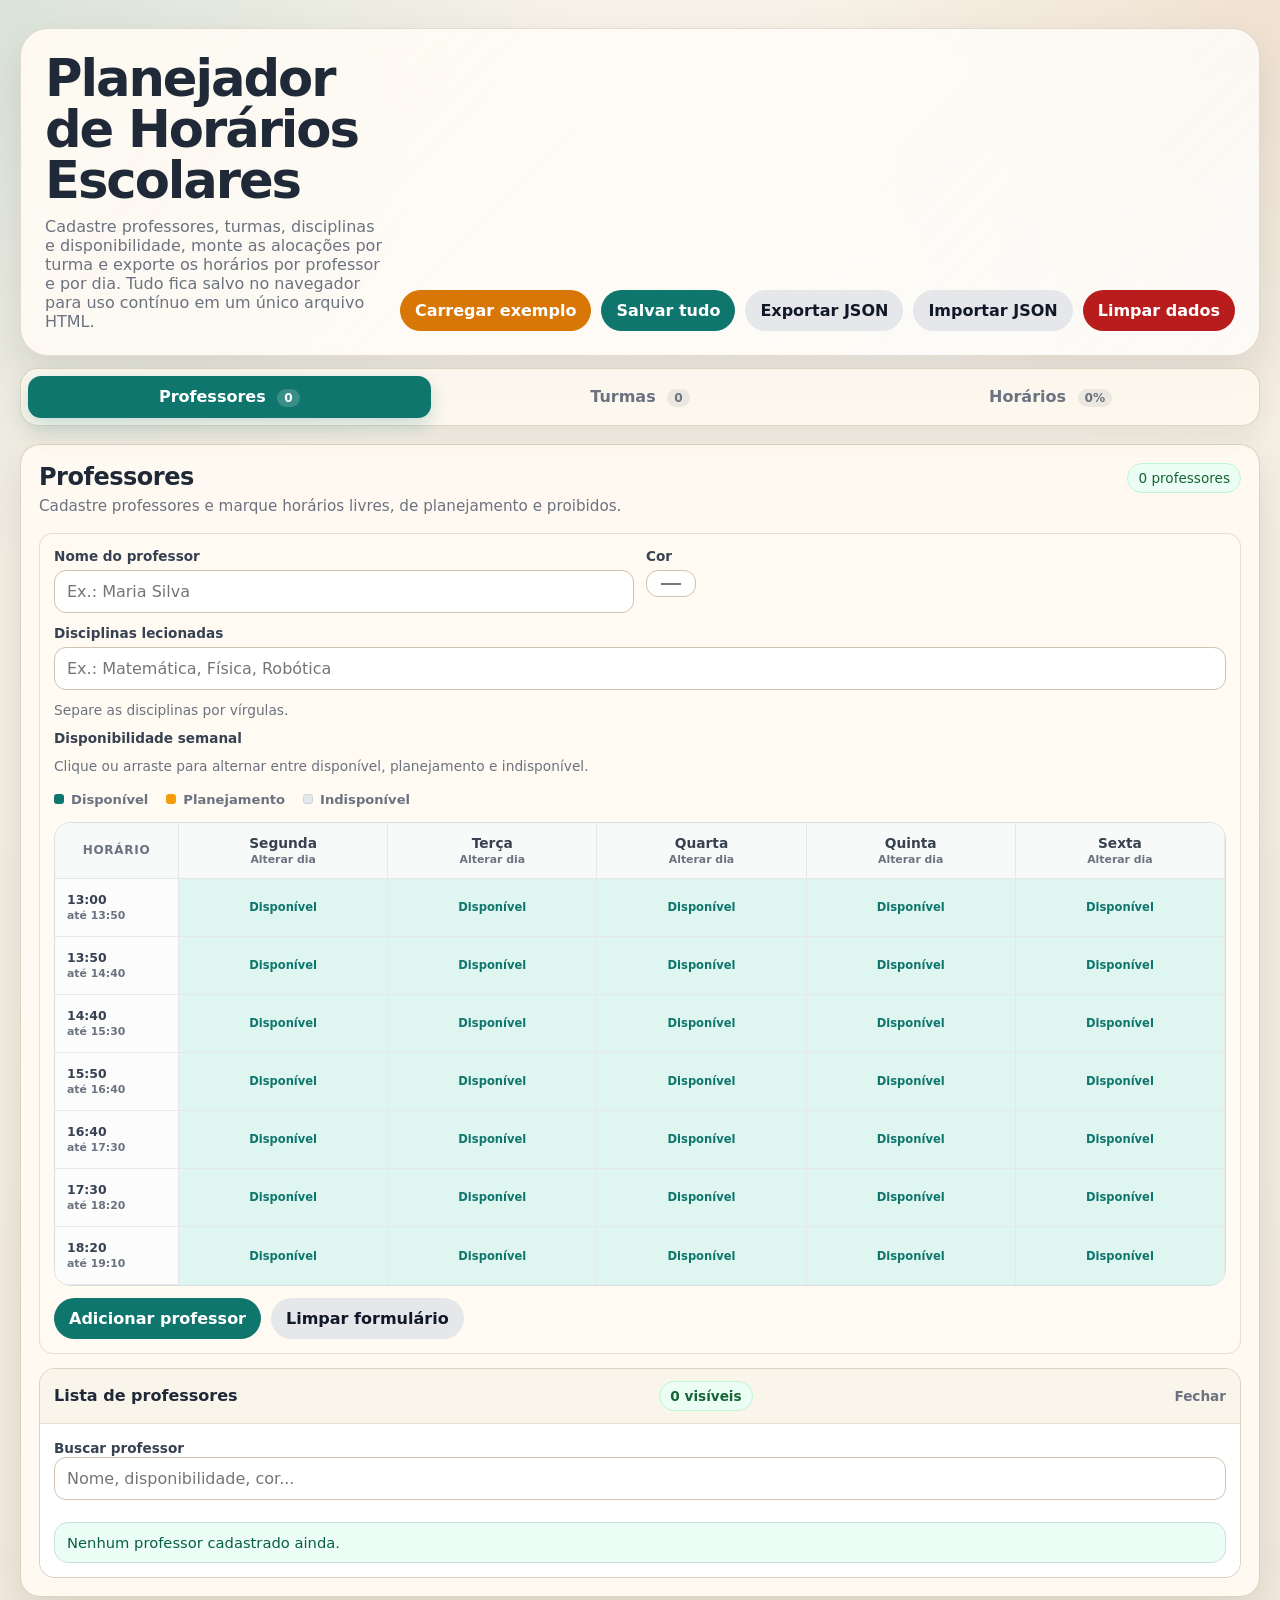
==== pages/index.html @ 9a46dda3 "improv" ====
<!DOCTYPE html>
<html lang="pt-BR">
<head>
  <meta charset="UTF-8" />
  <meta name="viewport" content="width=device-width, initial-scale=1.0" />
  <title>Planejador de Horários Escolares</title>
  <link rel="stylesheet" href="../elements/styles.css" />
</head>
<body>
  <header>
    <div class="hero">
      <div>
        <h1>Planejador de Horários Escolares</h1>
        <p>
          Cadastre professores, turmas, disciplinas e disponibilidade, monte as alocações por turma e exporte os horários por professor e por dia.
          Tudo fica salvo no navegador para uso contínuo em um único arquivo HTML.
        </p>
      </div>
      <div class="hero-actions">
        <button class="secondary" id="btnLoadExample">Carregar exemplo</button>
        <button class="primary" id="btnSaveAll">Salvar tudo</button>
        <button class="ghost" id="btnExportJson">Exportar JSON</button>
        <button class="ghost" id="btnImportJson">Importar JSON</button>
        <button class="danger" id="btnResetAll">Limpar dados</button>
      </div>
    </div>
  </header>

  <main>
    <nav class="tabs" aria-label="Áreas do planejador">
      <button class="tab-button active" data-tab="teachers">Professores <span id="tabTeachersCount">0</span></button>
      <button class="tab-button" data-tab="classes">Turmas <span id="tabClassesCount">0</span></button>
      <button class="tab-button" data-tab="schedule">Horários <span id="tabCoverage">0%</span></button>
    </nav>
    <div class="grid">
      <section class="overview tab-panel hidden" data-panel="schedule" aria-label="Resumo do planejamento">
        <div class="metric"><span>Professores</span><strong id="metricTeachers">0</strong></div>
        <div class="metric"><span>Turmas</span><strong id="metricClasses">0</strong></div>
        <div class="metric"><span>Aulas previstas</span><strong id="metricRequired">0</strong></div>
        <div class="metric"><span>Aulas alocadas</span><strong id="metricAllocated">0</strong></div>
        <div class="metric accent"><span>Cobertura</span><strong id="metricCoverage">0%</strong></div>
      </section>

      <section class="card tab-panel hidden" data-panel="schedule" style="grid-column: span 12;">
        <div class="card-header">
          <div>
            <h2>Preferências da geração</h2>
            <p>Escolha o comportamento desejado. Restrições proibidas e conflitos nunca são ignorados.</p>
          </div>
          <span class="chip green">Motor inteligente</span>
        </div>
        <div class="card-body settings-grid">
          <label class="setting"><input id="preferDouble" type="checkbox" /> <span><strong>Favorecer aulas geminadas</strong><small>Agrupa duas aulas seguidas da mesma disciplina.</small></span></label>
          <label class="setting"><input id="avoidDouble" type="checkbox" /> <span><strong>Evitar aulas geminadas</strong><small>Distribui a disciplina ao longo da semana.</small></span></label>
          <label class="setting"><input id="preferFreeDays" type="checkbox" /> <span><strong>Concentrar dias do professor</strong><small>Tenta preservar dias inteiros livres.</small></span></label>
          <label class="setting"><input id="avoidGaps" type="checkbox" /> <span><strong>Evitar janelas</strong><small>Prefere horários consecutivos para professores.</small></span></label>
          <label class="setting"><input id="allowPlanning" type="checkbox" /> <span><strong>Usar planejamento como último recurso</strong><small>Só utiliza se não houver horário livre viável.</small></span></label>
          <div class="setting select-setting"><span><strong>Máximo de aulas/dia por professor</strong><small>Ajuda a equilibrar a carga diária.</small></span><select id="maxTeacherDaily"><option>3</option><option>4</option><option selected>5</option><option>6</option><option>7</option></select></div>
        </div>
      </section>

      <section class="card tab-panel" data-panel="teachers" style="grid-column: span 12;">
        <div class="card-header">
          <div>
            <h2>Professores</h2>
            <p>Cadastre professores e marque horários livres, de planejamento e proibidos.</p>
          </div>
          <span class="chip green" id="teachersCount">0 professores</span>
        </div>
        <div class="card-body">
          <div class="panel">
            <div class="form-grid">
              <div class="field large">
                <label for="teacherName">Nome do professor</label>
                <input id="teacherName" placeholder="Ex.: Maria Silva" />
              </div>
              <div class="field medium">
                <label for="teacherColor">Cor</label>
                <input id="teacherColor" type="color" value="#0f766e" />
              </div>
              <div class="field full">
                <label for="teacherSubjects">Disciplinas lecionadas</label>
                <input id="teacherSubjects" placeholder="Ex.: Matemática, Física, Robótica" />
                <div class="helper">Separe as disciplinas por vírgulas.</div>
              </div>
              <div class="field full">
                <label>Disponibilidade semanal</label>
                <div class="helper">Clique ou arraste para alternar entre disponível, planejamento e indisponível.</div>
                <div class="agenda-legend" aria-label="Legenda">
                  <span><i class="legend-dot available"></i> Disponível</span>
                  <span><i class="legend-dot planning"></i> Planejamento</span>
                  <span><i class="legend-dot blocked"></i> Indisponível</span>
                </div>
                <div class="weekly-agenda-wrap">
                  <div class="weekly-agenda" id="teacherAvailability"></div>
                </div>
              </div>
            </div>
            <div class="btn-row">
              <button class="primary" id="btnAddTeacher">Adicionar professor</button>
              <button class="ghost" id="btnClearTeacherForm">Limpar formulário</button>
            </div>
          </div>
          <details class="collapsible-panel" id="teachersPanel">
            <summary>
              <span>Lista de professores</span>
              <span class="chip green" id="teachersVisibleCount">0 visíveis</span>
            </summary>
            <div class="collapsible-content">
              <div class="search-box">
                <label for="teacherSearch">Buscar professor</label>
                <input id="teacherSearch" placeholder="Nome, disponibilidade, cor..." />
              </div>
              <div class="list" id="teachersList"></div>
            </div>
          </details>
        </div>
      </section>

      <section class="card tab-panel hidden" data-panel="classes" style="grid-column: span 12;">
        <div class="card-header">
          <div>
            <h2>Turmas e disciplinas</h2>
            <p>Defina turmas, disciplinas e os professores possíveis para cada disciplina da turma.</p>
          </div>
          <span class="chip warm" id="classesCount">0 turmas</span>
        </div>
        <div class="card-body">
          <div class="panel">
            <div class="form-grid">
              <div class="field large">
                <label for="className">Nome da turma</label>
                <input id="className" placeholder="Ex.: 7º Ano A" />
              </div>
              <div class="field medium">
                <label for="classShift">Turno</label>
                <select id="classShift">
                  <option value="Manhã">Manhã</option>
                  <option value="Tarde">Tarde</option>
                  <option value="Noite">Noite</option>
                </select>
              </div>
              <div class="field medium">
                <label for="classGrade">Etapa/Série</label>
                <input id="classGrade" placeholder="Ex.: Fundamental II" />
              </div>
              <div class="field full">
                <label for="classNotes">Observações</label>
                <textarea id="classNotes" placeholder="Ex.: aula de reforço, laboratório, atendimento etc."></textarea>
              </div>
              <div class="field full">
                <label>Horários disponíveis da turma</label>
                <div class="helper">Clique ou arraste para marcar horários. Clique no nome de um dia para selecionar a coluna inteira.</div>
                <div class="agenda-legend" aria-label="Legenda">
                  <span><i class="legend-dot available"></i> Disponível</span>
                  <span><i class="legend-dot blocked"></i> Indisponível</span>
                </div>
                <div class="weekly-agenda-wrap">
                  <div class="weekly-agenda" id="classAvailability"></div>
                </div>
              </div>
            </div>
            <div class="btn-row">
              <button class="primary" id="btnAddClass">Adicionar turma</button>
              <button class="ghost" id="btnClearClassForm">Limpar formulário</button>
            </div>
          </div>
          <div class="panel">
            <div class="form-grid">
              <div class="field medium">
                <label for="subjectClass">Turma</label>
                <select id="subjectClass"></select>
              </div>
              <div class="field medium">
                <label for="subjectName">Disciplina</label>
                <input id="subjectName" placeholder="Ex.: Matemática" />
              </div>
              <div class="field medium">
                <label for="subjectWeekly">Aulas/semana</label>
                <input id="subjectWeekly" type="number" min="0" value="1" />
              </div>
              <div class="field full">
                <label for="subjectTeachers">Professores possíveis</label>
                <select id="subjectTeachers" multiple size="5"></select>
                <div class="helper">Selecione todos os professores que podem assumir essa disciplina na turma.</div>
              </div>
            </div>
            <div class="btn-row">
              <button class="secondary" id="btnAddSubject">Adicionar disciplina à turma</button>
            </div>
          </div>
          <details class="collapsible-panel" id="classesPanel">
            <summary>
              <span>Lista de turmas</span>
              <span class="chip warm" id="classesVisibleCount">0 visíveis</span>
            </summary>
            <div class="collapsible-content">
              <div class="search-box">
                <label for="classSearch">Buscar turma</label>
                <input id="classSearch" placeholder="Turma, disciplina, professor, observação..." />
              </div>
              <div class="list" id="classesList"></div>
            </div>
          </details>
        </div>
      </section>

      <section class="card tab-panel hidden" data-panel="schedule" style="grid-column: span 12;">
        <div class="card-header">
          <div>
            <h2>Grade de alocação</h2>
            <p>Edite manualmente ou gere a grade completa respeitando restrições e preferências.</p>
          </div>
          <span class="chip" id="allocationsCount">0 alocações</span>
        </div>
        <div class="card-body">
          <div class="panel">
            <div class="schedule-grid">
              <div class="field wide">
                <label for="scheduleClass">Turma</label>
                <select id="scheduleClass"></select>
              </div>
              <div class="field narrow">
                <label for="scheduleDay">Dia</label>
                <select id="scheduleDay"></select>
              </div>
              <div class="field narrow">
                <label for="schedulePeriod">Horário</label>
                <select id="schedulePeriod"></select>
              </div>
              <div class="field wide">
                <label for="scheduleSubject">Disciplina</label>
                <select id="scheduleSubject"></select>
              </div>
              <div class="field wide">
                <label for="scheduleTeacher">Professor</label>
                <select id="scheduleTeacher"></select>
              </div>
              <div class="field full">
                <div class="helper">Os blocos vão de 13:00 a 19:10, com intervalo entre 15:30 e 15:50. Cada combinação turma + dia + horário deve ser única.</div>
              </div>
            </div>
            <div class="btn-row">
              <button class="primary" id="btnAddAllocation">Salvar alocação</button>
              <button class="secondary" id="btnAutoAllocate">Alocação automática</button>
              <button class="ghost" id="btnAutoSuggest">Sugerir professor</button>
              <button class="danger" id="btnClearAllocations">Limpar alocações</button>
            </div>
            <div class="notice warn hidden" id="allocationWarning"></div>
          </div>
          <div class="table-wrap">
            <table id="scheduleTable"></table>
          </div>
        </div>
      </section>

      <section class="card tab-panel hidden" data-panel="schedule" style="grid-column: span 6;">
        <div class="card-header">
          <div>
            <h2>Exportação por professor</h2>
            <p>Tabelas com turma, disciplina e horário de cada professor.</p>
          </div>
        </div>
        <div class="card-body">
          <div class="btn-row">
            <button class="secondary" id="btnExportTeachersHtml">Exportar HTML</button>
            <button class="ghost" id="btnCopyTeachersHtml">Copiar HTML</button>
            <button class="ghost" id="btnExportTeachersCsv">Exportar CSV</button>
          </div>
          <div class="table-wrap" style="margin-top: 14px;">
            <table id="teachersExportTable"></table>
          </div>
        </div>
      </section>

      <section class="card tab-panel hidden" data-panel="schedule" style="grid-column: span 6;">
        <div class="card-header">
          <div>
            <h2>Exportação por dia</h2>
            <p>Visão para coordenação com todos os professores que lecionam em cada dia.</p>
          </div>
        </div>
        <div class="card-body">
          <div class="btn-row">
            <button class="secondary" id="btnExportDaysHtml">Exportar HTML</button>
            <button class="ghost" id="btnCopyDaysHtml">Copiar HTML</button>
            <button class="ghost" id="btnExportDaysCsv">Exportar CSV</button>
          </div>
          <div class="table-wrap" style="margin-top: 14px;">
            <table id="daysExportTable"></table>
          </div>
        </div>
      </section>
    </div>
  </main>

  <input id="fileImport" type="file" accept="application/json" class="hidden" />

  <script src="../scripts/app.js"></script>
</body>
</html>
---- elements/styles.css ----
:root {
  --bg: #f3efe7;
  --panel: #fffaf2;
  --panel-2: #f7f0e3;
  --ink: #1f2937;
  --muted: #6b7280;
  --line: #d8cdb9;
  --accent: #0f766e;
  --accent-2: #b45309;
  --danger: #b91c1c;
  --success: #166534;
  --shadow: 0 18px 40px rgba(31, 41, 55, 0.12);
  --radius: 20px;
  --radius-sm: 14px;
  --slot: minmax(92px, 1fr);
}

html { scroll-behavior: smooth; }

* { box-sizing: border-box; }
body {
  margin: 0;
  font-family: ui-sans-serif, system-ui, -apple-system, BlinkMacSystemFont, "Segoe UI", sans-serif;
  color: var(--ink);
  background:
    radial-gradient(circle at top left, rgba(15, 118, 110, 0.12), transparent 28%),
    radial-gradient(circle at top right, rgba(180, 83, 9, 0.10), transparent 24%),
    linear-gradient(180deg, #f7f2e8 0%, #f2eadc 100%);
  min-height: 100vh;
}

header {
  padding: 28px 20px 12px;
  max-width: 1500px;
  margin: 0 auto;
}

.hero {
  display: grid;
  grid-template-columns: 1.3fr auto;
  gap: 16px;
  align-items: end;
  padding: 24px;
  background: linear-gradient(135deg, rgba(255,250,242,0.95), rgba(255,255,255,0.75));
  border: 1px solid rgba(216, 205, 185, 0.7);
  border-radius: 28px;
  box-shadow: var(--shadow);
  backdrop-filter: blur(8px);
}

.hero h1 {
  margin: 0 0 10px;
  font-size: clamp(2rem, 4vw, 3.5rem);
  line-height: 1;
  letter-spacing: -0.04em;
}

.hero p {
  margin: 0;
  color: var(--muted);
  max-width: 72ch;
  font-size: 1rem;
}

.hero-actions {
  display: flex;
  gap: 10px;
  flex-wrap: wrap;
  justify-content: flex-end;
}

main {
  max-width: 1500px;
  margin: 0 auto;
  padding: 0 20px 28px;
}

.tabs {
  display: grid;
  grid-template-columns: repeat(3, 1fr);
  gap: 8px;
  padding: 7px;
  margin: 0 0 18px;
  border: 1px solid rgba(216, 205, 185, .85);
  border-radius: 18px;
  background: rgba(255, 250, 242, .8);
  box-shadow: 0 10px 25px rgba(31, 41, 55, .07);
  position: sticky;
  top: 8px;
  z-index: 10;
  backdrop-filter: blur(12px);
}
.tab-button {
  color: var(--muted);
  background: transparent;
  border-radius: 13px;
}
.tab-button span {
  display: inline-flex;
  margin-left: 6px;
  padding: 2px 7px;
  border-radius: 999px;
  background: rgba(107, 114, 128, .12);
  font-size: .76rem;
}
.tab-button.active { color: #fff; background: var(--accent); box-shadow: 0 7px 18px rgba(15, 118, 110, .22); }
.tab-button.active span { background: rgba(255,255,255,.18); }

.grid {
  display: grid;
  gap: 18px;
  grid-template-columns: repeat(12, 1fr);
}

.overview {
  grid-column: 1 / -1;
  display: grid;
  grid-template-columns: repeat(5, 1fr);
  gap: 12px;
}

.metric {
  padding: 16px 18px;
  background: rgba(255, 250, 242, 0.9);
  border: 1px solid rgba(216, 205, 185, 0.85);
  border-radius: 16px;
  box-shadow: 0 10px 25px rgba(31, 41, 55, 0.07);
}
.metric span { display: block; color: var(--muted); font-size: .82rem; font-weight: 700; }
.metric strong { display: block; margin-top: 4px; font-size: 1.65rem; letter-spacing: -.04em; }
.metric.accent { background: var(--accent); color: #fff; border-color: var(--accent); }
.metric.accent span { color: rgba(255,255,255,.78); }

.settings-grid {
  display: grid;
  grid-template-columns: repeat(3, 1fr);
  gap: 10px;
}
.setting {
  display: flex;
  align-items: flex-start;
  gap: 11px;
  padding: 14px;
  background: #fff;
  border: 1px solid #e2d8c7;
  border-radius: 14px;
  cursor: pointer;
}
.setting:has(input:checked) { border-color: var(--accent); background: #f0fdfa; }
.setting input { width: 18px; height: 18px; accent-color: var(--accent); }
.setting span { display: grid; gap: 4px; }
.setting small { color: var(--muted); font-weight: 500; line-height: 1.35; }
.select-setting { justify-content: space-between; align-items: center; cursor: default; }
.select-setting select { width: 74px; }

.card {
  background: rgba(255, 250, 242, 0.92);
  border: 1px solid rgba(216, 205, 185, 0.85);
  border-radius: var(--radius);
  box-shadow: var(--shadow);
  overflow: hidden;
}

.card h2, .card h3 {
  margin: 0;
  letter-spacing: -0.02em;
}

.card-header {
  padding: 18px 18px 0;
  display: flex;
  justify-content: space-between;
  align-items: start;
  gap: 16px;
}

.card-header p {
  margin: 6px 0 0;
  color: var(--muted);
  font-size: 0.95rem;
}

.card-body { padding: 18px; }

.panel {
  background: var(--panel);
  border: 1px solid rgba(216, 205, 185, 0.6);
  border-radius: var(--radius-sm);
  padding: 14px;
  margin-bottom: 14px;
}

.panel:last-child { margin-bottom: 0; }

.form-grid {
  display: grid;
  gap: 12px;
  grid-template-columns: repeat(12, 1fr);
}

.field { grid-column: span 4; display: flex; flex-direction: column; gap: 6px; }
.field.small { grid-column: span 2; }
.field.medium { grid-column: span 3; }
.field.large { grid-column: span 6; }
.field.full { grid-column: 1 / -1; }

label {
  font-size: 0.85rem;
  font-weight: 700;
  color: #374151;
}

input, select, textarea, button {
  font: inherit;
}

input, select, textarea {
  border: 1px solid #cfc3af;
  border-radius: 12px;
  background: #fff;
  padding: 11px 12px;
  color: var(--ink);
  outline: none;
}

input:focus, select:focus, textarea:focus {
  border-color: var(--accent);
  box-shadow: 0 0 0 3px rgba(15, 118, 110, 0.15);
}

textarea { min-height: 120px; resize: vertical; }

.btn-row {
  display: flex;
  flex-wrap: wrap;
  gap: 10px;
  margin-top: 12px;
}

button {
  border: 0;
  border-radius: 999px;
  padding: 11px 15px;
  cursor: pointer;
  font-weight: 700;
  transition: transform 0.15s ease, opacity 0.15s ease, background 0.15s ease;
}

button:hover { transform: translateY(-1px); }
button:active { transform: translateY(0); opacity: 0.92; }

.primary { background: var(--accent); color: white; }
.secondary { background: #d97706; color: white; }
.ghost { background: #e5e7eb; color: #111827; }
.danger { background: var(--danger); color: white; }
.success { background: var(--success); color: white; }

.list {
  display: grid;
  gap: 10px;
}

.collapsible-panel {
  margin-top: 14px;
  border: 1px solid rgba(207, 195, 175, 0.75);
  border-radius: 16px;
  background: #fff;
  overflow: hidden;
}

.collapsible-panel > summary {
  list-style: none;
  cursor: pointer;
  display: flex;
  align-items: center;
  justify-content: space-between;
  gap: 12px;
  padding: 12px 14px;
  background: #faf5eb;
  font-weight: 800;
  user-select: none;
}

.collapsible-panel > summary::-webkit-details-marker { display: none; }

.collapsible-panel > summary::after {
  content: 'Abrir';
  font-size: 0.85rem;
  color: var(--muted);
  font-weight: 700;
}

.collapsible-panel[open] > summary::after { content: 'Fechar'; }

.collapsible-content {
  padding: 14px;
  border-top: 1px solid #eadfce;
  background: #fff;
}

.search-box {
  margin-bottom: 12px;
}

.search-box input {
  width: 100%;
}

.item {
  border: 1px solid rgba(207, 195, 175, 0.75);
  border-radius: 14px;
  background: #fff;
  padding: 12px;
}

.item-top {
  display: flex;
  align-items: center;
  justify-content: space-between;
  gap: 12px;
  margin-bottom: 10px;
}

.item-title {
  font-weight: 800;
  font-size: 1rem;
}

.item-subtitle {
  color: var(--muted);
  font-size: 0.88rem;
  margin-top: 4px;
}

.chips {
  display: flex;
  flex-wrap: wrap;
  gap: 8px;
}

.chip {
  display: inline-flex;
  align-items: center;
  gap: 6px;
  padding: 6px 10px;
  border-radius: 999px;
  background: #eff6ff;
  color: #1d4ed8;
  font-size: 0.85rem;
  border: 1px solid #bfdbfe;
}

.chip.warm { background: #fff7ed; color: #9a3412; border-color: #fed7aa; }
.chip.green { background: #ecfdf5; color: #166534; border-color: #bbf7d0; }
.chip.red { background: #fef2f2; color: #b91c1c; border-color: #fecaca; }

.availability {
  display: grid;
  gap: 8px;
  grid-template-columns: repeat(5, minmax(96px, 1fr));
  margin-top: 10px;
}

.availability .slot {
  border-radius: 12px;
  border: 1px solid #cfc3af;
  padding: 9px 8px;
  font-size: 0.82rem;
  text-align: center;
  cursor: pointer;
  user-select: none;
  background: #fff;
}

.availability .slot[data-state="free"] { background: #ecfdf5; border-color: #bbf7d0; color: #166534; }
.availability .slot[data-state="planning"] { background: #fff7ed; border-color: #fdba74; color: #9a3412; }
.availability .slot[data-state="forbidden"] { background: #fef2f2; border-color: #fecaca; color: #b91c1c; }

.agenda-legend {
  display: flex;
  gap: 18px;
  margin: 12px 0 9px;
  color: var(--muted);
  font-size: .82rem;
  font-weight: 650;
}
.agenda-legend span { display: inline-flex; align-items: center; gap: 7px; }
.legend-dot { width: 10px; height: 10px; border-radius: 3px; }
.legend-dot.available { background: var(--accent); }
.legend-dot.planning { background: #f59e0b; }
.legend-dot.blocked { background: #e5e7eb; border: 1px solid #cbd5e1; }
.weekly-agenda-wrap {
  overflow-x: auto;
  border: 1px solid #d9e0dc;
  border-radius: 16px;
  background: #fff;
  box-shadow: inset 0 1px rgba(255,255,255,.8);
}
.weekly-agenda {
  display: grid;
  grid-template-columns: 124px repeat(5, minmax(125px, 1fr));
  min-width: 780px;
  user-select: none;
}
.agenda-corner, .agenda-day, .agenda-time, .agenda-cell { border-right: 1px solid #e5e7eb; border-bottom: 1px solid #e5e7eb; }
.agenda-corner {
  position: sticky;
  left: 0;
  z-index: 3;
  display: grid;
  place-items: center;
  min-height: 56px;
  background: #f8faf9;
  color: var(--muted);
  font-size: .75rem;
  font-weight: 800;
  text-transform: uppercase;
  letter-spacing: .06em;
}
.agenda-day {
  min-height: 56px;
  border-radius: 0;
  background: #f8faf9;
  color: #374151;
  font-size: .86rem;
}
.agenda-day:hover { transform: none; background: #e8f5f2; color: var(--accent); }
.agenda-day small { display: block; margin-top: 2px; color: var(--muted); font-size: .68rem; font-weight: 600; }
.agenda-time {
  position: sticky;
  left: 0;
  z-index: 2;
  display: flex;
  flex-direction: column;
  justify-content: center;
  min-height: 58px;
  padding: 8px 12px;
  background: #fbfcfb;
  color: #374151;
  font-size: .78rem;
  font-weight: 800;
}
.agenda-time small { margin-top: 2px; color: var(--muted); font-size: .68rem; font-weight: 600; }
.agenda-cell {
  position: relative;
  display: grid;
  place-items: center;
  min-height: 58px;
  border-radius: 0;
  background: #f3f4f6;
  color: #9ca3af;
  transition: background .12s ease, box-shadow .12s ease, color .12s ease;
}
.agenda-cell:hover { transform: none; z-index: 1; box-shadow: inset 0 0 0 2px rgba(15,118,110,.45); }
.agenda-cell[data-state="free"] { background: #dff5ef; color: #0f766e; }
.agenda-cell[data-state="free"]::after {
  content: 'Disponível';
  font-size: .72rem;
  font-weight: 800;
}
.agenda-cell[data-state="planning"] { background: #fff2cc; color: #a16207; }
.agenda-cell[data-state="planning"]::after { content: 'Planejamento'; font-size: .69rem; font-weight: 800; }
.agenda-cell[data-state="forbidden"]::after { content: '—'; font-weight: 800; }
.agenda-cell:nth-last-child(-n + 6) { border-bottom: 0; }
.compact-agenda-wrap { margin-top: 12px; border-radius: 13px; }
.compact-agenda.availability {
  grid-template-columns: 104px repeat(5, minmax(102px, 1fr));
  min-width: 650px;
  gap: 0;
  margin-top: 0;
}
.compact-agenda .agenda-corner,
.compact-agenda .agenda-day { min-height: 42px; }
.compact-agenda .agenda-day.readonly {
  display: grid;
  place-items: center;
  padding: 7px;
  cursor: default;
}
.compact-agenda .agenda-time,
.compact-agenda .agenda-cell { min-height: 43px; }
.compact-agenda .agenda-cell.readonly { cursor: default; }
.compact-agenda .agenda-cell.readonly:hover { box-shadow: none; }
.compact-agenda .agenda-cell[data-state="free"]::after { content: 'Livre'; }
.compact-agenda .agenda-cell[data-state="planning"]::after { font-size: .63rem; }

.table-wrap {
  overflow: auto;
  border: 1px solid #d9e0dc;
  border-radius: 16px;
  background: #fff;
  box-shadow: inset 0 1px rgba(255,255,255,.8);
}

table {
  border-collapse: separate;
  border-spacing: 0;
  width: 100%;
  min-width: 900px;
}

th, td {
  border-right: 1px solid #e5e7eb;
  border-bottom: 1px solid #e5e7eb;
  padding: 10px;
  vertical-align: middle;
  text-align: left;
  font-size: 0.86rem;
}
tr:last-child > * { border-bottom: 0; }
tr > *:last-child { border-right: 0; }

th {
  min-height: 54px;
  background: #f8faf9;
  color: #374151;
  position: sticky;
  top: 0;
  z-index: 2;
  font-size: .78rem;
  font-weight: 800;
}
tbody th {
  left: 0;
  z-index: 1;
  min-width: 105px;
}
tbody tr:hover td { box-shadow: inset 0 0 0 1px rgba(15,118,110,.18); }
.calendar-table-cell { min-height: 58px; transition: background .12s ease, box-shadow .12s ease; }
.calendar-table-cell.empty { background: #f7f8f8; color: #9ca3af; text-align: center; }
.calendar-table-cell.occupied { background: #f4fbf8; }
.empty-mark { color: #9ca3af; font-weight: 800; }
.lesson-block {
  display: grid;
  gap: 3px;
  min-width: 105px;
  padding: 9px 10px;
  border-left: 4px solid var(--lesson-color);
  border-radius: 8px;
  background: color-mix(in srgb, var(--lesson-color) 10%, white);
  color: #1f2937;
}
.lesson-block strong { font-size: .8rem; }
.lesson-block span { color: var(--muted); font-size: .72rem; }
.export-lesson {
  display: grid;
  gap: 2px;
  margin: 0 0 6px;
  padding: 7px 9px;
  border-left: 3px solid var(--accent);
  border-radius: 7px;
  background: #e9f7f3;
}
.export-lesson:last-child { margin-bottom: 0; }
.export-lesson strong { color: var(--accent); font-size: .74rem; }
.export-lesson span { color: #374151; font-size: .76rem; }
#scheduleTable th:not(:first-child) { text-align: center; }
#scheduleTable .calendar-table-cell { height: 70px; }
#teachersExportTable .calendar-table-cell { min-width: 170px; }
#daysExportTable td { line-height: 1.7; }

@supports not (background: color-mix(in srgb, red 10%, white)) {
  .lesson-block { background: #eef8f5; }
}

.tag {
  display: inline-flex;
  align-items: center;
  gap: 6px;
  border-radius: 999px;
  padding: 4px 9px;
  margin: 0 6px 6px 0;
  background: #eff6ff;
  color: #1d4ed8;
  border: 1px solid #bfdbfe;
  font-size: 0.82rem;
  white-space: nowrap;
}

.tag.orange { background: #fff7ed; color: #9a3412; border-color: #fed7aa; }
.tag.green { background: #ecfdf5; color: #166534; border-color: #bbf7d0; }
.tag.gray { background: #f3f4f6; color: #374151; border-color: #d1d5db; }

.schedule-grid {
  display: grid;
  gap: 10px;
  grid-template-columns: repeat(12, 1fr);
  align-items: start;
}

.schedule-grid .field.wide { grid-column: span 5; }
.schedule-grid .field.narrow { grid-column: span 2; }
.schedule-grid .field.xwide { grid-column: span 6; }

.notice {
  border-radius: 14px;
  border: 1px solid #c7e0d9;
  background: #ecfdf5;
  color: #065f46;
  padding: 11px 12px;
  font-size: 0.92rem;
  margin-top: 10px;
}

.notice.warn {
  background: #fff7ed;
  border-color: #fed7aa;
  color: #9a3412;
}

.footer-actions {
  display: flex;
  flex-wrap: wrap;
  gap: 10px;
  margin-top: 14px;
}

.helper {
  color: var(--muted);
  font-size: 0.86rem;
  margin-top: 6px;
}

.hidden { display: none !important; }

@media (max-width: 1100px) {
  .hero { grid-template-columns: 1fr; }
  .hero-actions { justify-content: flex-start; }
  .field, .field.small, .field.medium, .field.large, .schedule-grid .field.wide, .schedule-grid .field.narrow, .schedule-grid .field.xwide {
    grid-column: 1 / -1;
  }
  .availability { grid-template-columns: repeat(3, minmax(88px, 1fr)); }
  .settings-grid { grid-template-columns: repeat(2, 1fr); }
  .overview { grid-template-columns: repeat(3, 1fr); }
}

@media (max-width: 700px) {
  .availability { grid-template-columns: repeat(2, minmax(88px, 1fr)); }
  .card-header, .item-top { flex-direction: column; align-items: flex-start; }
  table { min-width: 760px; }
  .settings-grid, .overview { grid-template-columns: 1fr; }
  .tabs { top: 4px; }
  .tab-button { padding: 10px 6px; font-size: .85rem; }
  .tab-button span { display: none; }
  .weekly-agenda { grid-template-columns: 96px repeat(5, minmax(112px, 1fr)); }
}
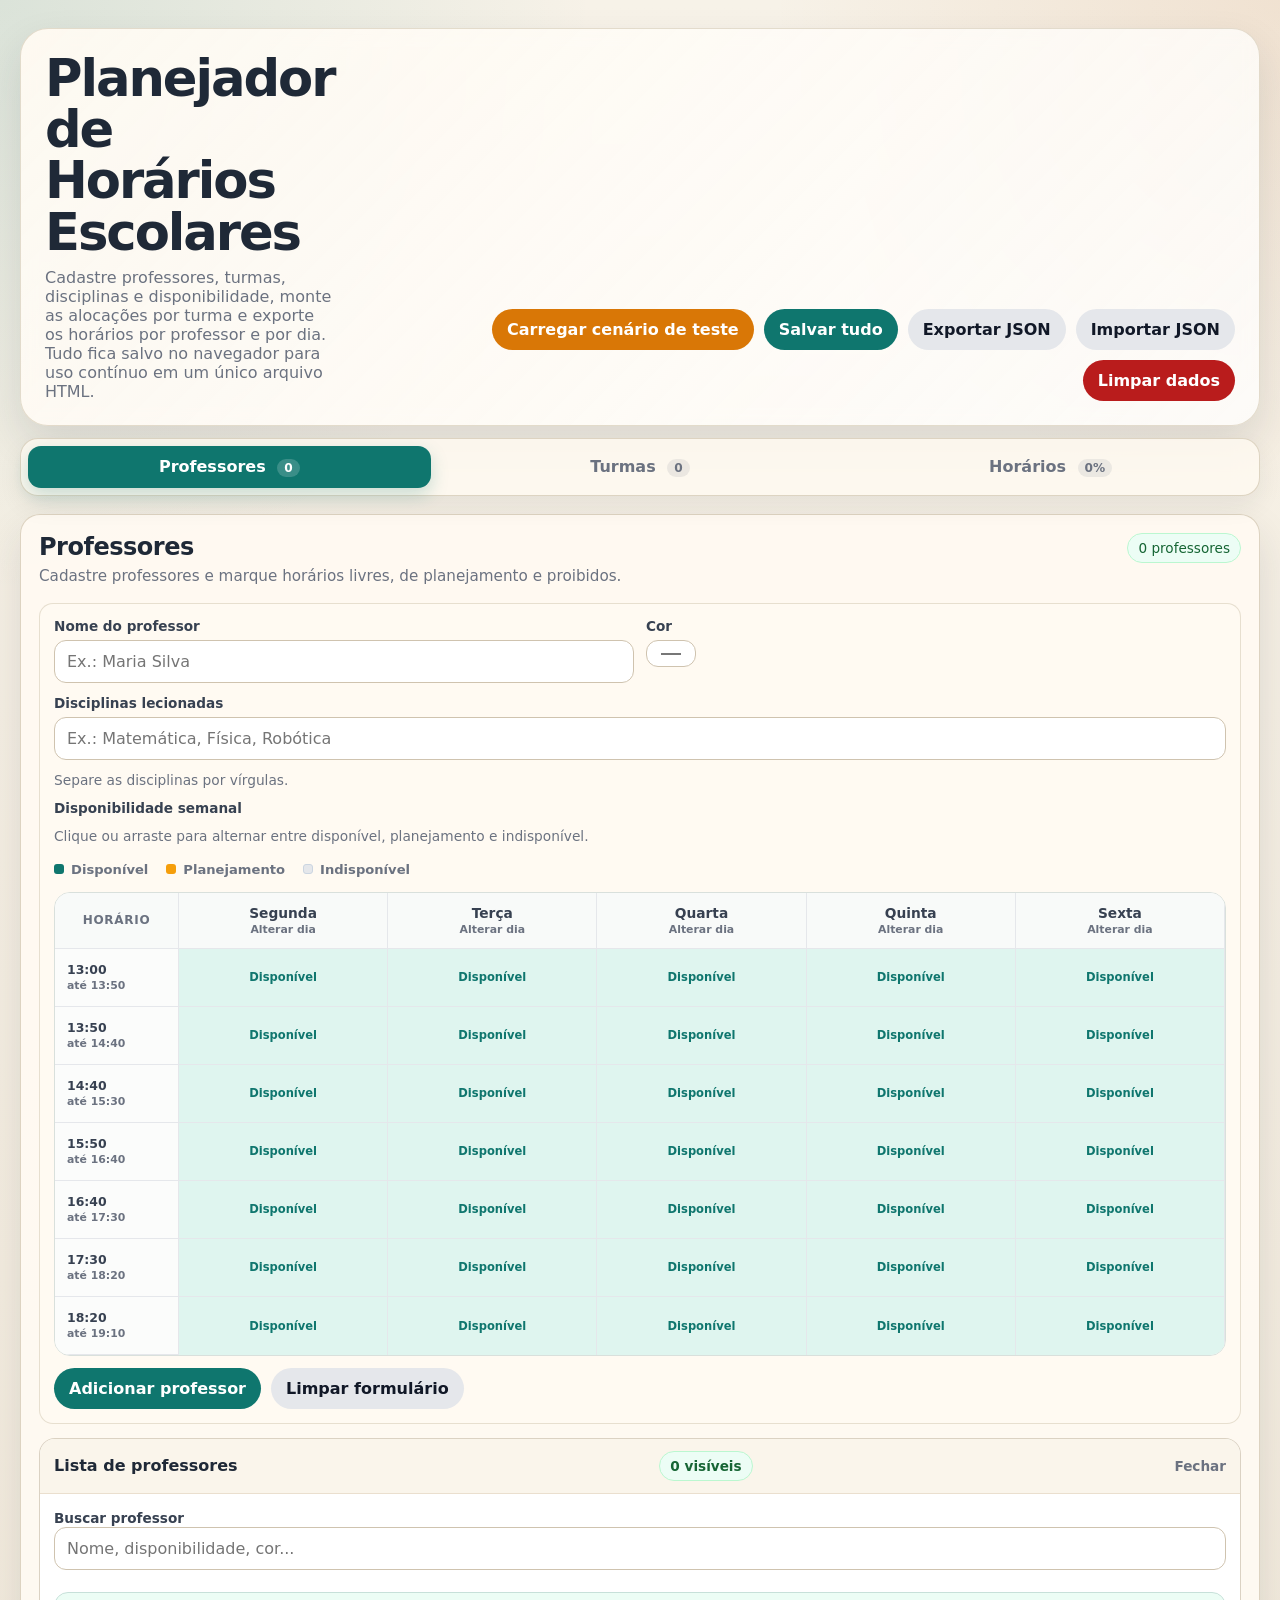
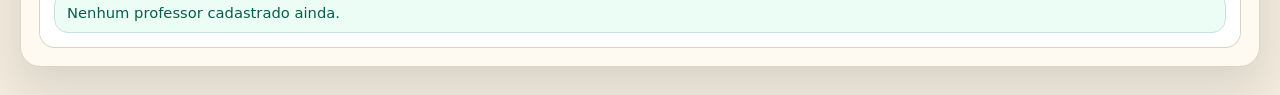
==== commit 3e895d1e: "improv geral" ====
--- a/pages/index.html
+++ b/pages/index.html
@@ -17,7 +17,7 @@
         </p>
       </div>
       <div class="hero-actions">
-        <button class="secondary" id="btnLoadExample">Carregar exemplo</button>
+        <button class="secondary" id="btnLoadExample">Carregar cenário de teste</button>
         <button class="primary" id="btnSaveAll">Salvar tudo</button>
         <button class="ghost" id="btnExportJson">Exportar JSON</button>
         <button class="ghost" id="btnImportJson">Importar JSON</button>
@@ -243,10 +243,12 @@
             <div class="btn-row">
               <button class="primary" id="btnAddAllocation">Salvar alocação</button>
               <button class="secondary" id="btnAutoAllocate">Alocação automática</button>
+              <button class="ghost" id="btnAnalyzeSchedule">Analisar restrições</button>
               <button class="ghost" id="btnAutoSuggest">Sugerir professor</button>
               <button class="danger" id="btnClearAllocations">Limpar alocações</button>
             </div>
             <div class="notice warn hidden" id="allocationWarning"></div>
+            <div class="diagnostic-panel hidden" id="diagnosticPanel" aria-live="polite"></div>
           </div>
           <div class="table-wrap">
             <table id="scheduleTable"></table>
--- a/elements/styles.css
+++ b/elements/styles.css
@@ -608,6 +608,25 @@
   color: #9a3412;
 }
 
+.diagnostic-panel {
+  margin-top: 12px;
+  padding: 16px;
+  border: 1px solid #d9e0dc;
+  border-radius: 14px;
+  background: #fff;
+}
+.diagnostic-header { display: flex; justify-content: space-between; gap: 14px; align-items: center; margin-bottom: 12px; }
+.diagnostic-header h3 { margin: 0; font-size: 1rem; }
+.diagnostic-summary { color: var(--muted); font-size: .82rem; }
+.diagnostic-list { display: grid; gap: 8px; }
+.diagnostic-item { display: grid; grid-template-columns: auto 1fr; gap: 10px; padding: 11px; border-radius: 11px; background: #f8faf9; border: 1px solid #e5e7eb; }
+.diagnostic-icon { display: grid; place-items: center; width: 24px; height: 24px; border-radius: 50%; font-weight: 900; font-size: .75rem; }
+.diagnostic-item.error .diagnostic-icon { background: #fee2e2; color: #b91c1c; }
+.diagnostic-item.warning .diagnostic-icon { background: #ffedd5; color: #c2410c; }
+.diagnostic-item.success .diagnostic-icon { background: #dcfce7; color: #15803d; }
+.diagnostic-item strong, .diagnostic-item span { display: block; }
+.diagnostic-item span { margin-top: 3px; color: var(--muted); font-size: .8rem; line-height: 1.4; }
+
 .footer-actions {
   display: flex;
   flex-wrap: wrap;
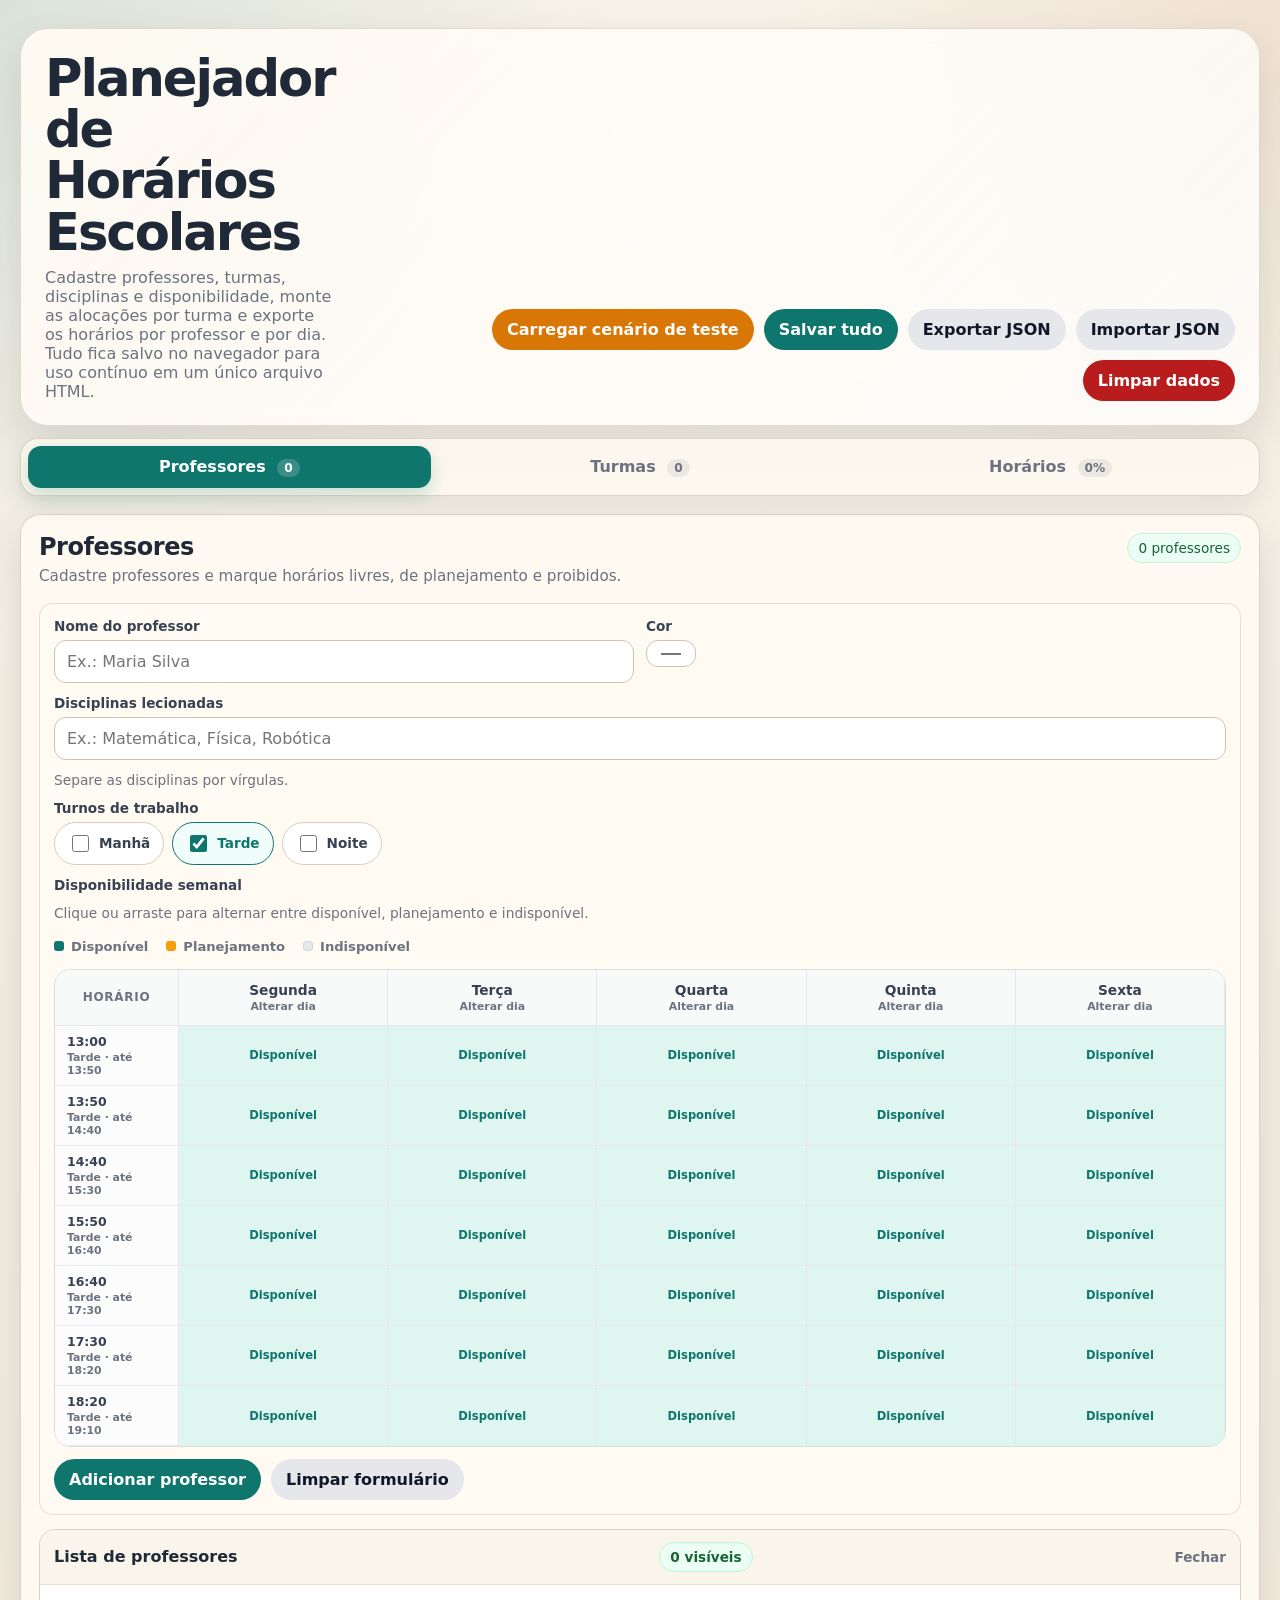
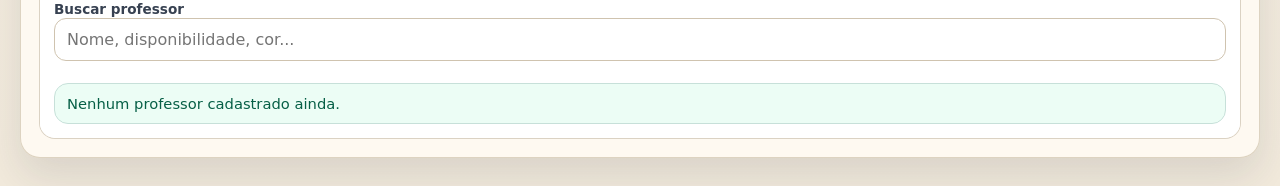
==== commit d32a0c8f: "improv" ====
--- a/pages/index.html
+++ b/pages/index.html
@@ -84,6 +84,14 @@
                 <div class="helper">Separe as disciplinas por vírgulas.</div>
               </div>
               <div class="field full">
+                <label>Turnos de trabalho</label>
+                <div class="shift-picker" id="teacherShifts">
+                  <label><input type="checkbox" value="Manhã"> Manhã</label>
+                  <label><input type="checkbox" value="Tarde" checked> Tarde</label>
+                  <label><input type="checkbox" value="Noite"> Noite</label>
+                </div>
+              </div>
+              <div class="field full">
                 <label>Disponibilidade semanal</label>
                 <div class="helper">Clique ou arraste para alternar entre disponível, planejamento e indisponível.</div>
                 <div class="agenda-legend" aria-label="Legenda">
@@ -179,14 +187,23 @@
                 <label for="subjectWeekly">Aulas/semana</label>
                 <input id="subjectWeekly" type="number" min="0" value="1" />
               </div>
-              <div class="field full">
-                <label for="subjectTeachers">Professores possíveis</label>
-                <select id="subjectTeachers" multiple size="5"></select>
-                <div class="helper">Selecione todos os professores que podem assumir essa disciplina na turma.</div>
+              <div class="field medium">
+                <label>Carga atual da turma</label>
+                <div class="load-preview" id="subjectClassLoad"><strong>0</strong><span>aulas semanais</span></div>
+              </div>
+              <div class="field full">
+                <div class="picker-heading">
+                  <div>
+                    <label>Professores possíveis</label>
+                    <div class="helper">Marque quem pode assumir a disciplina. Professores que já a lecionam aparecem primeiro.</div>
+                  </div>
+                  <span class="chip" id="selectedTeachersCount">0 selecionados</span>
+                </div>
+                <div class="teacher-picker" id="subjectTeachersPicker"></div>
               </div>
             </div>
             <div class="btn-row">
-              <button class="secondary" id="btnAddSubject">Adicionar disciplina à turma</button>
+              <button class="secondary" id="btnAddSubject">Adicionar disciplina à grade</button>
             </div>
           </div>
           <details class="collapsible-panel" id="classesPanel">
@@ -298,6 +315,28 @@
 
   <input id="fileImport" type="file" accept="application/json" class="hidden" />
 
+  <div class="modal-backdrop hidden" id="slotModal" role="dialog" aria-modal="true" aria-labelledby="slotModalTitle">
+    <div class="slot-modal-card">
+      <div class="slot-modal-header">
+        <div><span class="eyebrow">Definir aula-base</span><h3 id="slotModalTitle">Horário da turma</h3></div>
+        <button class="icon-button" id="btnCloseSlotModal" aria-label="Fechar">×</button>
+      </div>
+      <div class="slot-context" id="slotModalContext"></div>
+      <div class="form-grid">
+        <div class="field full"><label for="slotSubject">Disciplina</label><select id="slotSubject"></select></div>
+        <div class="field full"><label for="slotTeacher">Professor</label><div class="slot-teacher-options" id="slotTeacher"></div></div>
+        <label class="setting field full"><input id="slotLocked" type="checkbox" checked><span><strong>Manter esta aula fixa</strong><small>A geração automática preservará esta escolha e completará o restante da grade.</small></span></label>
+      </div>
+      <div class="notice warn hidden" id="slotModalWarning"></div>
+      <div class="slot-modal-actions">
+        <button class="danger ghost hidden" id="btnRemoveSlot">Remover aula</button>
+        <span></span>
+        <button class="ghost" id="btnCancelSlot">Cancelar</button>
+        <button class="primary" id="btnSaveSlot">Salvar aula</button>
+      </div>
+    </div>
+  </div>
+
   <script src="../scripts/app.js"></script>
 </body>
 </html>
--- a/elements/styles.css
+++ b/elements/styles.css
@@ -306,6 +306,46 @@
   width: 100%;
 }
 
+.picker-heading { display: flex; align-items: end; justify-content: space-between; gap: 12px; margin-bottom: 10px; }
+.load-preview { display: flex; align-items: baseline; gap: 7px; min-height: 43px; padding: 9px 12px; border: 1px solid #cfc3af; border-radius: 12px; background: #f8faf9; }
+.load-preview strong { color: var(--accent); font-size: 1.15rem; }
+.load-preview span { color: var(--muted); font-size: .74rem; }
+.shift-picker { display: flex; flex-wrap: wrap; gap: 8px; }
+.shift-picker label { display: inline-flex; align-items: center; gap: 7px; padding: 9px 13px; border: 1px solid #d8cdb9; border-radius: 999px; background: #fff; cursor: pointer; }
+.shift-picker label:has(input:checked) { border-color: var(--accent); background: #f0fdfa; color: var(--accent); }
+.shift-picker input { width: 17px; height: 17px; accent-color: var(--accent); }
+.teacher-picker { display: grid; grid-template-columns: repeat(2, minmax(0, 1fr)); gap: 8px; max-height: 290px; overflow: auto; padding: 2px; }
+.teacher-option { display: grid; grid-template-columns: auto auto minmax(0, 1fr) auto; align-items: center; gap: 10px; padding: 11px; border: 1px solid #e2d8c7; border-radius: 12px; background: #fff; cursor: pointer; transition: border-color .12s ease, background .12s ease, box-shadow .12s ease; }
+.teacher-option:hover { border-color: #9ccbc3; }
+.teacher-option.selected { border-color: var(--accent); background: #f0fdfa; box-shadow: inset 0 0 0 1px var(--accent); }
+.teacher-option input { width: 17px; height: 17px; accent-color: var(--accent); }
+.teacher-option > i, .subject-teacher i { width: 10px; height: 28px; border-radius: 999px; background: var(--teacher-color); }
+.teacher-option span { min-width: 0; display: grid; gap: 2px; }
+.teacher-option strong, .teacher-option small { overflow: hidden; text-overflow: ellipsis; white-space: nowrap; }
+.teacher-option small { color: var(--muted); font-size: .72rem; }
+.teacher-option em { padding: 4px 7px; border-radius: 999px; background: #dcfce7; color: #166534; font-size: .65rem; font-style: normal; font-weight: 800; }
+.picker-empty, .curriculum-empty { padding: 18px; border: 1px dashed #cfc3af; border-radius: 12px; color: var(--muted); text-align: center; }
+
+.curriculum-summary { margin-top: 12px; overflow: hidden; border: 1px solid #d9e0dc; border-radius: 14px; background: #fff; }
+.curriculum-heading { display: flex; align-items: center; justify-content: space-between; gap: 12px; padding: 13px 15px; background: #f8faf9; border-bottom: 1px solid #e5e7eb; }
+.curriculum-heading > div:first-child { display: grid; gap: 2px; }
+.curriculum-heading span { color: var(--muted); font-size: .75rem; }
+.total-load { display: flex; align-items: baseline; gap: 6px; color: var(--accent); }
+.total-load strong { font-size: 1.35rem; }
+.curriculum-list { display: grid; }
+.curriculum-row { display: grid; grid-template-columns: minmax(220px, 1fr) 110px 34px; align-items: center; gap: 12px; padding: 11px 14px; border-bottom: 1px solid #edf0ee; }
+.curriculum-row:last-child { border-bottom: 0; }
+.curriculum-row:hover { background: #fbfdfc; }
+.subject-main { display: grid; gap: 6px; }
+.subject-teachers { display: flex; flex-wrap: wrap; gap: 5px 10px; }
+.subject-teacher { display: inline-flex; align-items: center; gap: 5px; color: var(--muted); font-size: .72rem; }
+.subject-teacher i { width: 5px; height: 14px; }
+.subject-unassigned { color: var(--danger); font-size: .72rem; font-weight: 700; }
+.weekly-load { display: grid; justify-items: end; color: var(--muted); font-size: .68rem; }
+.weekly-load strong { color: var(--ink); font-size: 1rem; }
+.icon-button { display: grid; place-items: center; width: 30px; height: 30px; padding: 0; border-radius: 8px; }
+.danger-soft { background: #fff1f2; color: #be123c; }
+
 .item {
   border: 1px solid rgba(207, 195, 175, 0.75);
   border-radius: 14px;
@@ -402,6 +442,7 @@
   min-width: 780px;
   user-select: none;
 }
+.agenda-no-shift { grid-column: 1 / -1; padding: 24px; color: var(--muted); text-align: center; background: #f8faf9; }
 .agenda-corner, .agenda-day, .agenda-time, .agenda-cell { border-right: 1px solid #e5e7eb; border-bottom: 1px solid #e5e7eb; }
 .agenda-corner {
   position: sticky;
@@ -542,6 +583,9 @@
 }
 .lesson-block strong { font-size: .8rem; }
 .lesson-block span { color: var(--muted); font-size: .72rem; }
+.calendar-table-cell[data-slot] { cursor: pointer; }
+.calendar-table-cell[data-slot]:hover { box-shadow: inset 0 0 0 2px rgba(15,118,110,.35); }
+.lesson-block.fixed::after { content: 'Fixa'; justify-self: start; margin-top: 3px; padding: 2px 6px; border-radius: 999px; background: rgba(255,255,255,.8); color: var(--lesson-color); font-size: .62rem; font-weight: 900; text-transform: uppercase; }
 .export-lesson {
   display: grid;
   gap: 2px;
@@ -624,8 +668,26 @@
 .diagnostic-item.error .diagnostic-icon { background: #fee2e2; color: #b91c1c; }
 .diagnostic-item.warning .diagnostic-icon { background: #ffedd5; color: #c2410c; }
 .diagnostic-item.success .diagnostic-icon { background: #dcfce7; color: #15803d; }
+.diagnostic-item.success strong { color: #166534; }
+.diagnostic-item.success span { color: #4b5563; }
 .diagnostic-item strong, .diagnostic-item span { display: block; }
 .diagnostic-item span { margin-top: 3px; color: var(--muted); font-size: .8rem; line-height: 1.4; }
+
+.modal-backdrop { position: fixed; inset: 0; z-index: 100; display: grid; place-items: center; padding: 18px; background: rgba(17,24,39,.48); backdrop-filter: blur(5px); }
+.slot-modal-card { width: min(560px, 100%); max-height: calc(100vh - 36px); overflow: auto; padding: 20px; border: 1px solid rgba(255,255,255,.75); border-radius: 20px; background: var(--panel); box-shadow: 0 28px 70px rgba(17,24,39,.28); }
+.slot-modal-header { display: flex; align-items: start; justify-content: space-between; gap: 16px; }
+.slot-modal-header h3 { margin: 3px 0 0; font-size: 1.35rem; }
+.eyebrow { color: var(--accent); font-size: .68rem; font-weight: 900; letter-spacing: .08em; text-transform: uppercase; }
+.slot-context { margin: 14px 0; padding: 10px 12px; border-radius: 10px; background: #e9f7f3; color: #0f766e; font-size: .82rem; font-weight: 800; }
+.slot-teacher-options { display: grid; gap: 7px; }
+.slot-teacher-option { display: grid; grid-template-columns: auto auto 1fr auto; align-items: center; gap: 9px; padding: 10px; border: 1px solid #e2d8c7; border-radius: 11px; background: #fff; cursor: pointer; }
+.slot-teacher-option:has(input:checked) { border-color: var(--accent); background: #f0fdfa; }
+.slot-teacher-option input { accent-color: var(--accent); }
+.slot-teacher-option i { width: 7px; height: 26px; border-radius: 99px; background: var(--teacher-color); }
+.slot-teacher-option small { color: var(--muted); }
+.slot-teacher-option em { color: var(--success); font-size: .68rem; font-style: normal; font-weight: 800; }
+.slot-modal-actions { display: grid; grid-template-columns: auto 1fr auto auto; gap: 8px; align-items: center; margin-top: 16px; }
+body.modal-open { overflow: hidden; }
 
 .footer-actions {
   display: flex;
@@ -662,4 +724,6 @@
   .tab-button { padding: 10px 6px; font-size: .85rem; }
   .tab-button span { display: none; }
   .weekly-agenda { grid-template-columns: 96px repeat(5, minmax(112px, 1fr)); }
-}
+  .teacher-picker { grid-template-columns: 1fr; }
+  .curriculum-row { grid-template-columns: minmax(0, 1fr) auto 34px; }
+}
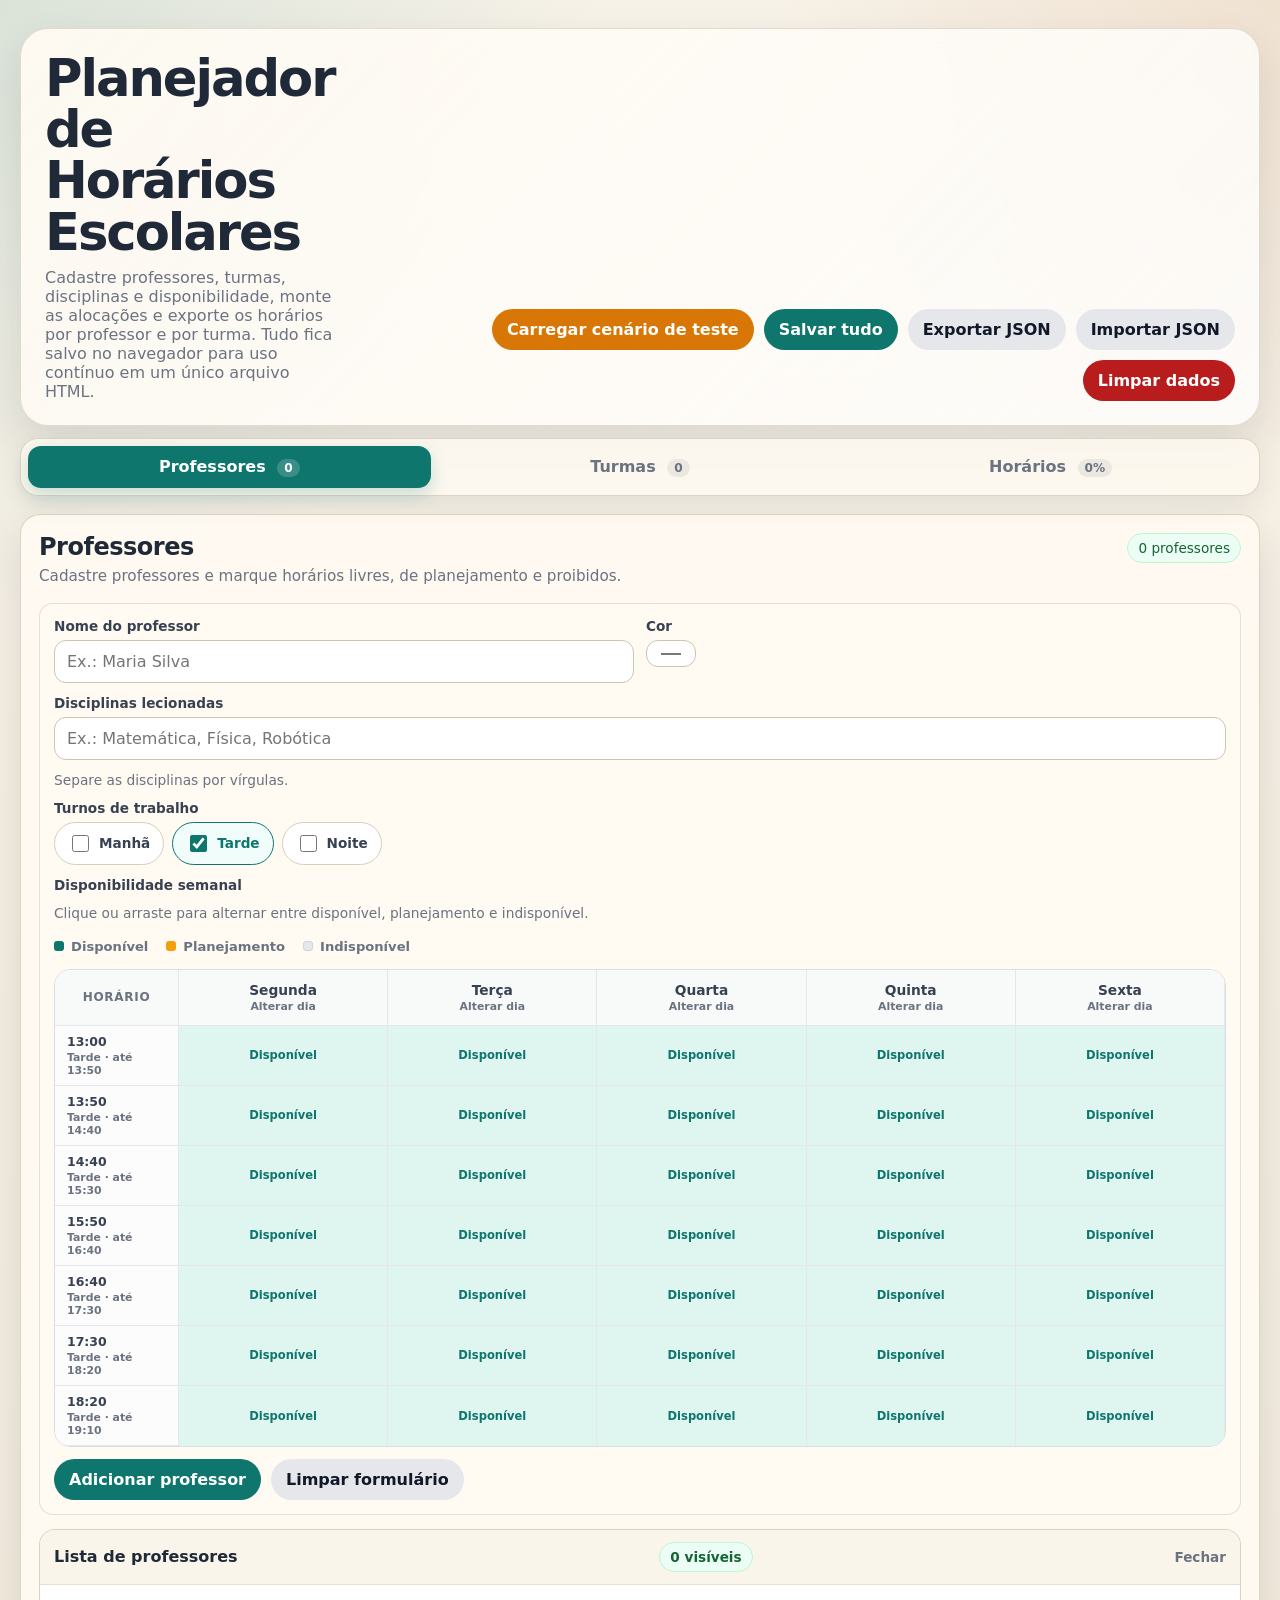
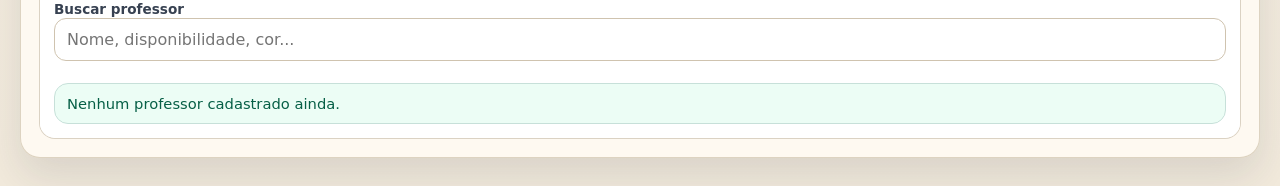
==== commit 543fb526: "Improv Exports" ====
--- a/pages/index.html
+++ b/pages/index.html
@@ -12,7 +12,7 @@
       <div>
         <h1>Planejador de Horários Escolares</h1>
         <p>
-          Cadastre professores, turmas, disciplinas e disponibilidade, monte as alocações por turma e exporte os horários por professor e por dia.
+          Cadastre professores, turmas, disciplinas e disponibilidade, monte as alocações e exporte os horários por professor e por turma.
           Tudo fica salvo no navegador para uso contínuo em um único arquivo HTML.
         </p>
       </div>
@@ -281,7 +281,12 @@
           </div>
         </div>
         <div class="card-body">
+          <div class="export-filter">
+            <label for="exportTeacherSelect">Professor</label>
+            <select id="exportTeacherSelect"></select>
+          </div>
           <div class="btn-row">
+            <button class="primary" id="btnExportTeachersPdf">Salvar em PDF</button>
             <button class="secondary" id="btnExportTeachersHtml">Exportar HTML</button>
             <button class="ghost" id="btnCopyTeachersHtml">Copiar HTML</button>
             <button class="ghost" id="btnExportTeachersCsv">Exportar CSV</button>
@@ -295,18 +300,19 @@
       <section class="card tab-panel hidden" data-panel="schedule" style="grid-column: span 6;">
         <div class="card-header">
           <div>
-            <h2>Exportação por dia</h2>
-            <p>Visão para coordenação com todos os professores que lecionam em cada dia.</p>
+            <h2>Exportação semanal por turma</h2>
+            <p>Cada turma em uma página, com a semana completa organizada por horário.</p>
           </div>
         </div>
         <div class="card-body">
           <div class="btn-row">
+            <button class="primary" id="btnExportDaysPdf">Salvar em PDF</button>
             <button class="secondary" id="btnExportDaysHtml">Exportar HTML</button>
             <button class="ghost" id="btnCopyDaysHtml">Copiar HTML</button>
             <button class="ghost" id="btnExportDaysCsv">Exportar CSV</button>
           </div>
           <div class="table-wrap" style="margin-top: 14px;">
-            <table id="daysExportTable"></table>
+            <div id="daysExportTable" class="day-class-pages"></div>
           </div>
         </div>
       </section>
--- a/elements/styles.css
+++ b/elements/styles.css
@@ -600,8 +600,22 @@
 .export-lesson span { color: #374151; font-size: .76rem; }
 #scheduleTable th:not(:first-child) { text-align: center; }
 #scheduleTable .calendar-table-cell { height: 70px; }
-#teachersExportTable .calendar-table-cell { min-width: 170px; }
+#teachersExportTable .calendar-table-cell { min-width: 150px; height: 64px; }
+#teachersExportTable tbody th { min-width: 130px; }
+#teachersExportTable tbody th small { display: block; margin-top: 3px; color: var(--muted); font-size: .66rem; }
+.export-time { white-space: nowrap; }
 #daysExportTable td { line-height: 1.7; }
+.export-filter { display: grid; grid-template-columns: minmax(220px, 380px); gap: 6px; margin-bottom: 4px; }
+.shift-badge { display: inline-flex; padding: 4px 8px; border-radius: 999px; background: #eef2ff; color: #4338ca; font-size: .72rem; font-weight: 800; }
+#daysExportTable { min-width: 760px; }
+#daysExportTable th:first-child { min-width: 125px; }
+#daysExportTable table { min-width: 0; }
+.day-class-pages { display: grid; gap: 16px; padding: 14px; background: #f3f6f5; }
+.class-day-page { overflow: hidden; border: 1px solid #d9e0dc; border-radius: 14px; background: #fff; box-shadow: 0 8px 20px rgba(31,41,55,.06); }
+.class-day-heading { display: flex; align-items: center; justify-content: space-between; gap: 14px; padding: 14px 16px; border-bottom: 1px solid #e5e7eb; background: #f8faf9; }
+.class-day-heading span { color: var(--accent); font-size: .7rem; font-weight: 900; text-transform: uppercase; letter-spacing: .05em; }
+.class-day-heading h3 { margin: 3px 0 0; }
+.class-day-heading > strong { color: var(--muted); font-size: .78rem; }
 
 @supports not (background: color-mix(in srgb, red 10%, white)) {
   .lesson-block { background: #eef8f5; }
